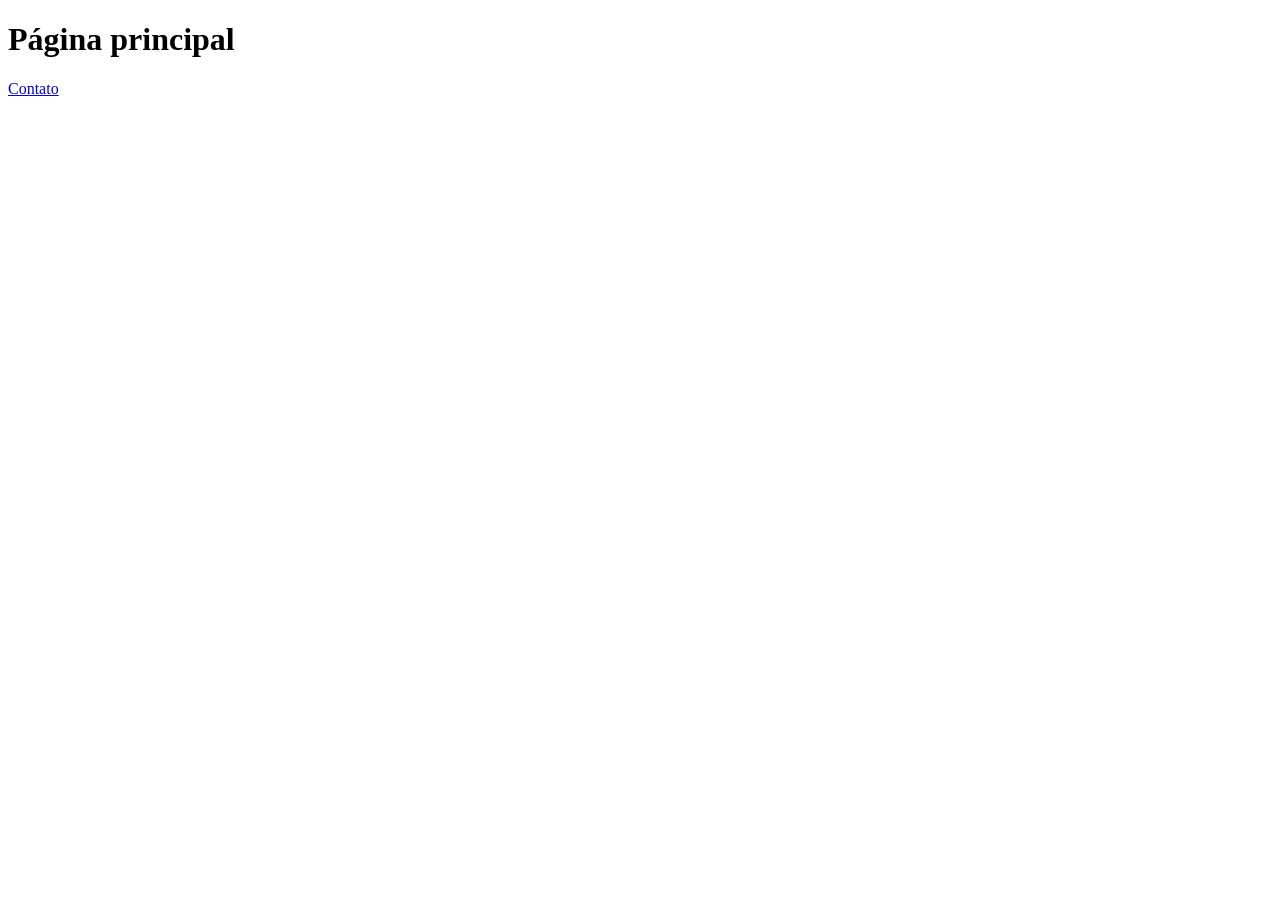
==== index.html @ f0e4ff20 "feat: link criado" ====
<!DOCTYPE html>
<html lang="en">
<head>
    <meta charset="UTF-8">
    <meta name="viewport" content="width=device-width, initial-scale=1.0">

    <link rel="stylesheet" href="src/styles/index.css">

    <title>Home</title>
</head>
<body>
    <h1>Página principal</h1>

    <a href="src/pages/contato.html">Contato</a>

    <script src="src/scripts/index.js"></script>
</body>
</html>
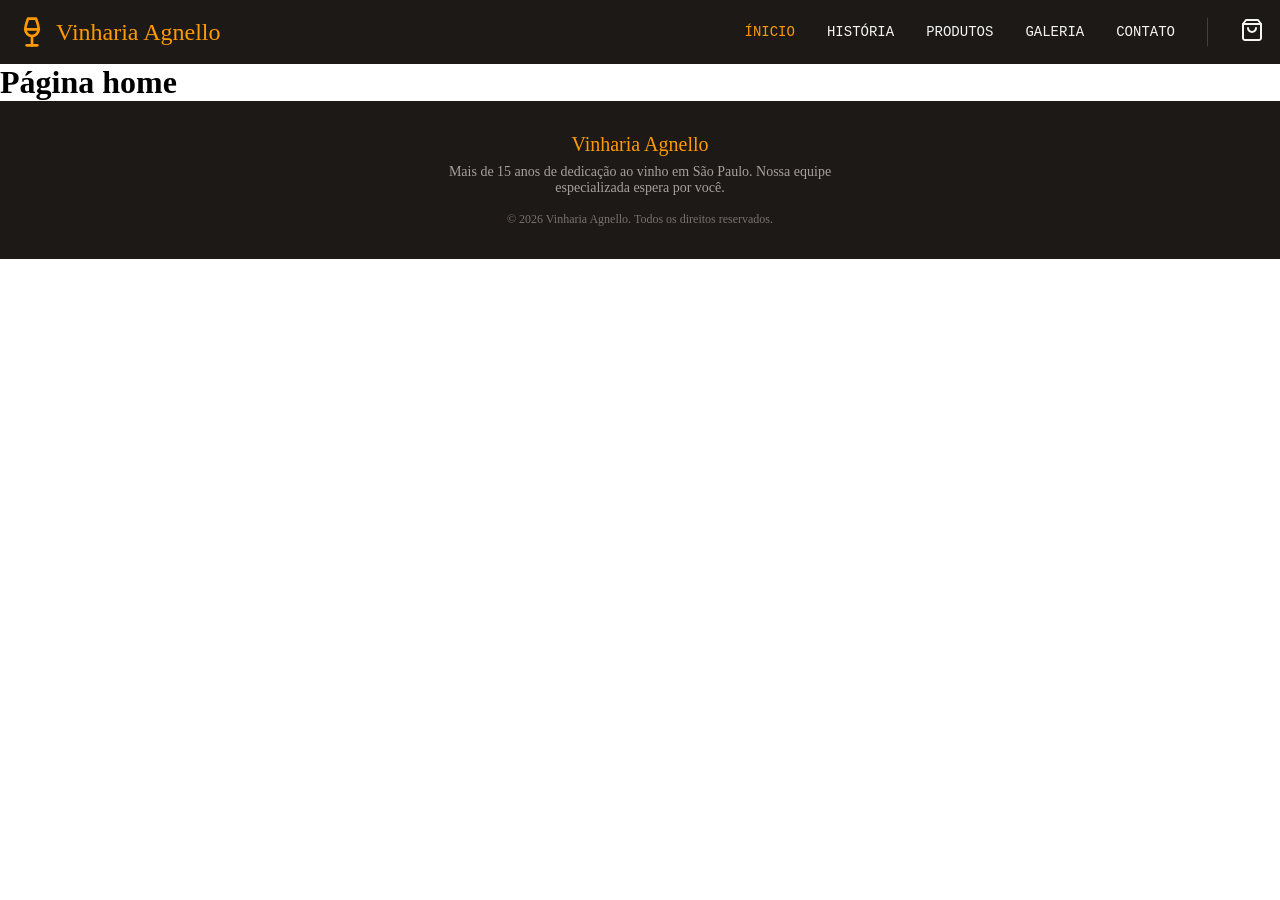
==== commit c461276d: "feat: add navigation and footer structure to multiple pages, include logo and cart icon" ====
--- a/index.html
+++ b/index.html
@@ -1,18 +1,60 @@
 <!DOCTYPE html>
 <html lang="en">
+
 <head>
     <meta charset="UTF-8">
     <meta name="viewport" content="width=device-width, initial-scale=1.0">
 
+    <!-- link para o arquivo CSS principal padrão -->
     <link rel="stylesheet" href="src/styles/index.css">
 
+    <!-- nome da página na aba do navegador -->
     <title>Home</title>
 </head>
+
 <body>
-    <h1>Página principal</h1>
+    <!-- Navegação (Cabeçalho) -->
+    <header>
+        <nav class="navbar-container">
+            <!-- Logo com nome da empresa e link para a página inicial -->
+            <div class="logo-container">
+                <a href="index.html">
+                    <img class="logo-img" src="src/assets/icons/logo.svg" alt="Logo da empresa">
+                    <span class="logo-name">Vinharia Agnello</span>
+                </a>
+            </div>
 
-    <a href="src/pages/contato.html">Contato</a>
+            <!-- Links de navegação para as páginas principais do site -->
+            <ul class="nav-links-container">
+                <li class="nav-link active"><a href="index.html">Ínicio</a></li>
+                <li class="nav-link"><a href="src/pages/sobre-nos.html">História</a></li>
+                <li class="nav-link"><a href="src/pages/produtos.html">Produtos</a></li>
+                <li class="nav-link"><a href="src/pages/galeria.html">Galeria</a></li>
+                <li class="nav-link"><a href="src/pages/contato.html">Contato</a></li>
+            </ul>
 
+            <!-- Link para o carrinho de compras -->
+            <div class="carrinho-compra-container">
+                <a href="src/pages/carrinho-compra.html">
+                    <img class="carrinho-img" src="src/assets/icons/bag.svg" alt="Carrinho de compras">
+                </a>
+            </div>
+        </nav>
+    </header>
+
+    <!-- Conteúdo principal da página -->
+    <h1>Página home</h1>
+
+    <!-- Rodapé (Footer) -->
+    <footer class="footer-container">
+        <h5 class="footer-logo-name">Vinharia Agnello</h5>
+        <p class="footer-description">Mais de 15 anos de dedicação ao vinho em São Paulo. Nossa equipe especializada espera por você.</p>
+        <span class="footer-copy">&copy; 2026 Vinharia Agnello. Todos os direitos reservados.</span>
+    </footer>
+
+
+    <!-- link para o arquivo JavaScript -->
     <script src="src/scripts/index.js"></script>
 </body>
+
 </html>
--- a/src/styles/index.css
+++ b/src/styles/index.css
@@ -0,0 +1,107 @@
+* {
+    margin: 0;
+    padding: 0;
+}
+
+:root {
+    --gray-900: #1C1917;
+    --gray-700: #44403B;
+    --gray-600: #79716B;
+    --gray-500: #A6A09B;
+    --gray-100: #F5F5F4;
+
+    --orange-400: #FE9A00;
+}
+
+.navbar-container {
+    display: flex;
+    align-items: center;
+    padding: 1rem;
+
+    background-color: var(--gray-900);
+    color: var(--gray-100);
+
+    & .logo-container {
+        flex: 1;
+
+        & a {
+            display: flex;
+            align-items: center;
+            gap: .5rem;
+
+            text-decoration: none;
+
+            & .logo-img {
+                width: 2rem;
+            }
+
+            & .logo-name {
+                font-size: 1.5rem;
+                color: var(--orange-400);
+            }
+        }
+    }
+
+    & .nav-links-container {
+        display: flex;
+        list-style: none;
+        gap: 2rem;
+        margin-right: 2rem;
+
+        font-family: 'Courier New', Courier, monospace;
+
+        & .nav-link {
+
+            &.active {
+                color: var(--orange-400);
+            }
+
+            & a {
+                text-decoration: none;
+                color: inherit;
+                font-size: .875rem;
+                text-transform: uppercase;
+
+                transition: color .3s ease;
+
+                &:hover {
+                    color: var(--orange-400);
+                }
+            }
+        }
+    }
+
+    & .carrinho-compra-container {
+        padding-left: 2rem;
+        border-left: 1px solid var(--gray-700);
+    }
+}
+
+.footer-container{
+    display: flex;
+    flex-direction: column;
+    align-items: center;
+    gap: .5rem;
+    padding: 2rem;
+
+    background-color: var(--gray-900);
+
+    & .footer-logo-name {
+        font-size: 1.25rem;
+        font-weight: 500;
+        color: var(--orange-400);
+    }
+
+    & .footer-description {
+        font-size: .875rem;
+        text-align: center;
+        max-width: 440px;
+        color: var(--gray-500);
+    }
+
+    & .footer-copy {
+        margin-top: .5rem;
+        font-size: .75rem;
+        color: var(--gray-600);
+    }
+}
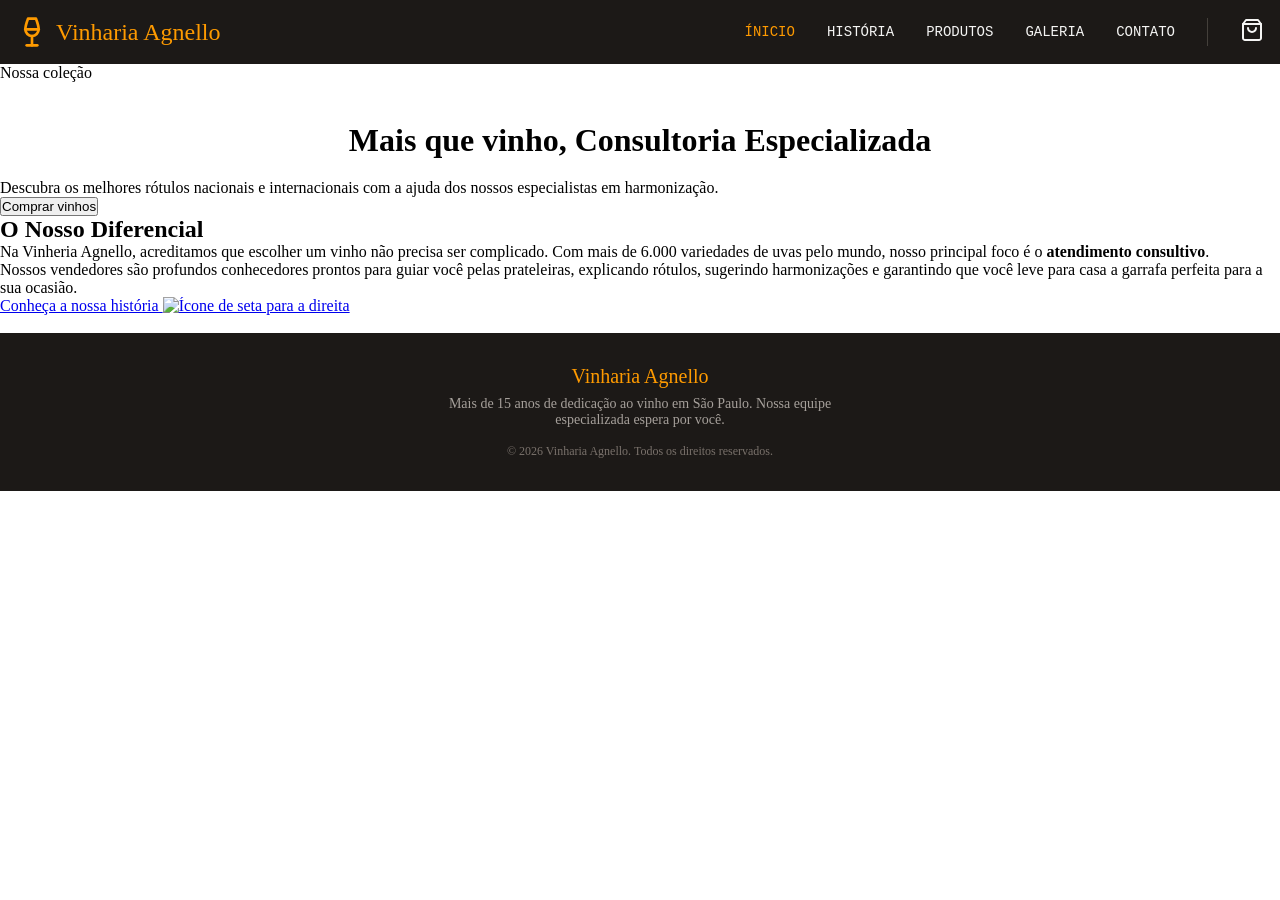
==== commit 4158ce01: "feat: enhance home page with new banner, consultative service highlight, and history section" ====
--- a/index.html
+++ b/index.html
@@ -7,6 +7,8 @@
 
     <!-- link para o arquivo CSS principal padrão -->
     <link rel="stylesheet" href="src/styles/index.css">
+    <!-- link para o arquivo CSS específico da página Home -->
+    <link rel="stylesheet" href="./src/styles/home.css">
 
     <!-- nome da página na aba do navegador -->
     <title>Home</title>
@@ -42,16 +44,53 @@
         </nav>
     </header>
 
-    <!-- Conteúdo principal da página -->
-    <h1>Página home</h1>
+    <!-- Banner principal -->
+    <div class="banner-container">
+        <span class="banner-badge">Nossa coleção</span>
+        <h1 class="banner-title">
+            Mais que vinho,
+            <span class="banner-title-highlight">Consultoria Especializada</span>
+        </h1>
+        <p class="banner-description">
+            Descubra os melhores rótulos nacionais e internacionais com a ajuda dos nossos especialistas em
+            harmonização.
+        </p>
+        <a href="./src/pages/produtos.html">
+            <button class="banner-button">
+                Comprar vinhos
+            </button>
+        </a>
+    </div>
+
+    <main class="main-container">
+        <section class="history-call-section">
+            <div class="history-call-body">
+                <h2 class="history-call-title">O Nosso Diferencial</h2>
+                <div class="history-call-description">
+                    <p>Na Vinheria Agnello, acreditamos que escolher um vinho não precisa ser complicado. Com mais de
+                        6.000 variedades de uvas pelo mundo, nosso principal foco é o <strong>atendimento
+                            consultivo</strong>.</p>
+                    <p>Nossos vendedores são profundos conhecedores prontos para guiar você pelas prateleiras,
+                        explicando rótulos, sugerindo harmonizações e garantindo que você leve para casa a garrafa
+                        perfeita para a sua ocasião.</p>
+                </div>
+
+                <a href="./src/pages/sobre-nos.html" class="history-call-link">Conheça a nossa história
+                    <img src="./src/assets/icons/arrow-right.svg" alt="Ícone de seta para a direita">
+                </a>
+            </div>
+
+            <img src="./src/assets/images/servindo-vinho.png" alt="" class="history-call-image">
+        </section>
+    </main>
 
     <!-- Rodapé (Footer) -->
     <footer class="footer-container">
         <h5 class="footer-logo-name">Vinharia Agnello</h5>
-        <p class="footer-description">Mais de 15 anos de dedicação ao vinho em São Paulo. Nossa equipe especializada espera por você.</p>
+        <p class="footer-description">Mais de 15 anos de dedicação ao vinho em São Paulo. Nossa equipe especializada
+            espera por você.</p>
         <span class="footer-copy">&copy; 2026 Vinharia Agnello. Todos os direitos reservados.</span>
     </footer>
-
 
     <!-- link para o arquivo JavaScript -->
     <script src="src/scripts/index.js"></script>
--- a/src/styles/index.css
+++ b/src/styles/index.css
@@ -104,4 +104,38 @@
         font-size: .75rem;
         color: var(--gray-600);
     }
+}
+
+.container {
+    display: flex;
+    align-items: center;
+    gap: 40px;
+    justify-content: center;
+    padding: 40px;
+    max-width: 1000px;
+    margin: 0 auto;
+
+}
+
+.texto p {
+    width: 80%;
+    text-indent: 60px;
+    text-align: justify;
+    line-height: 1.6;
+
+}
+
+.imagem {
+    width: 50%;
+    height: 400px;
+    border-radius: 10px;
+    object-fit: cover;
+    object-position: left;
+
+}
+
+h1 {
+    text-align: center;
+    margin-top: 40px;
+    margin-bottom: 20px;
 }
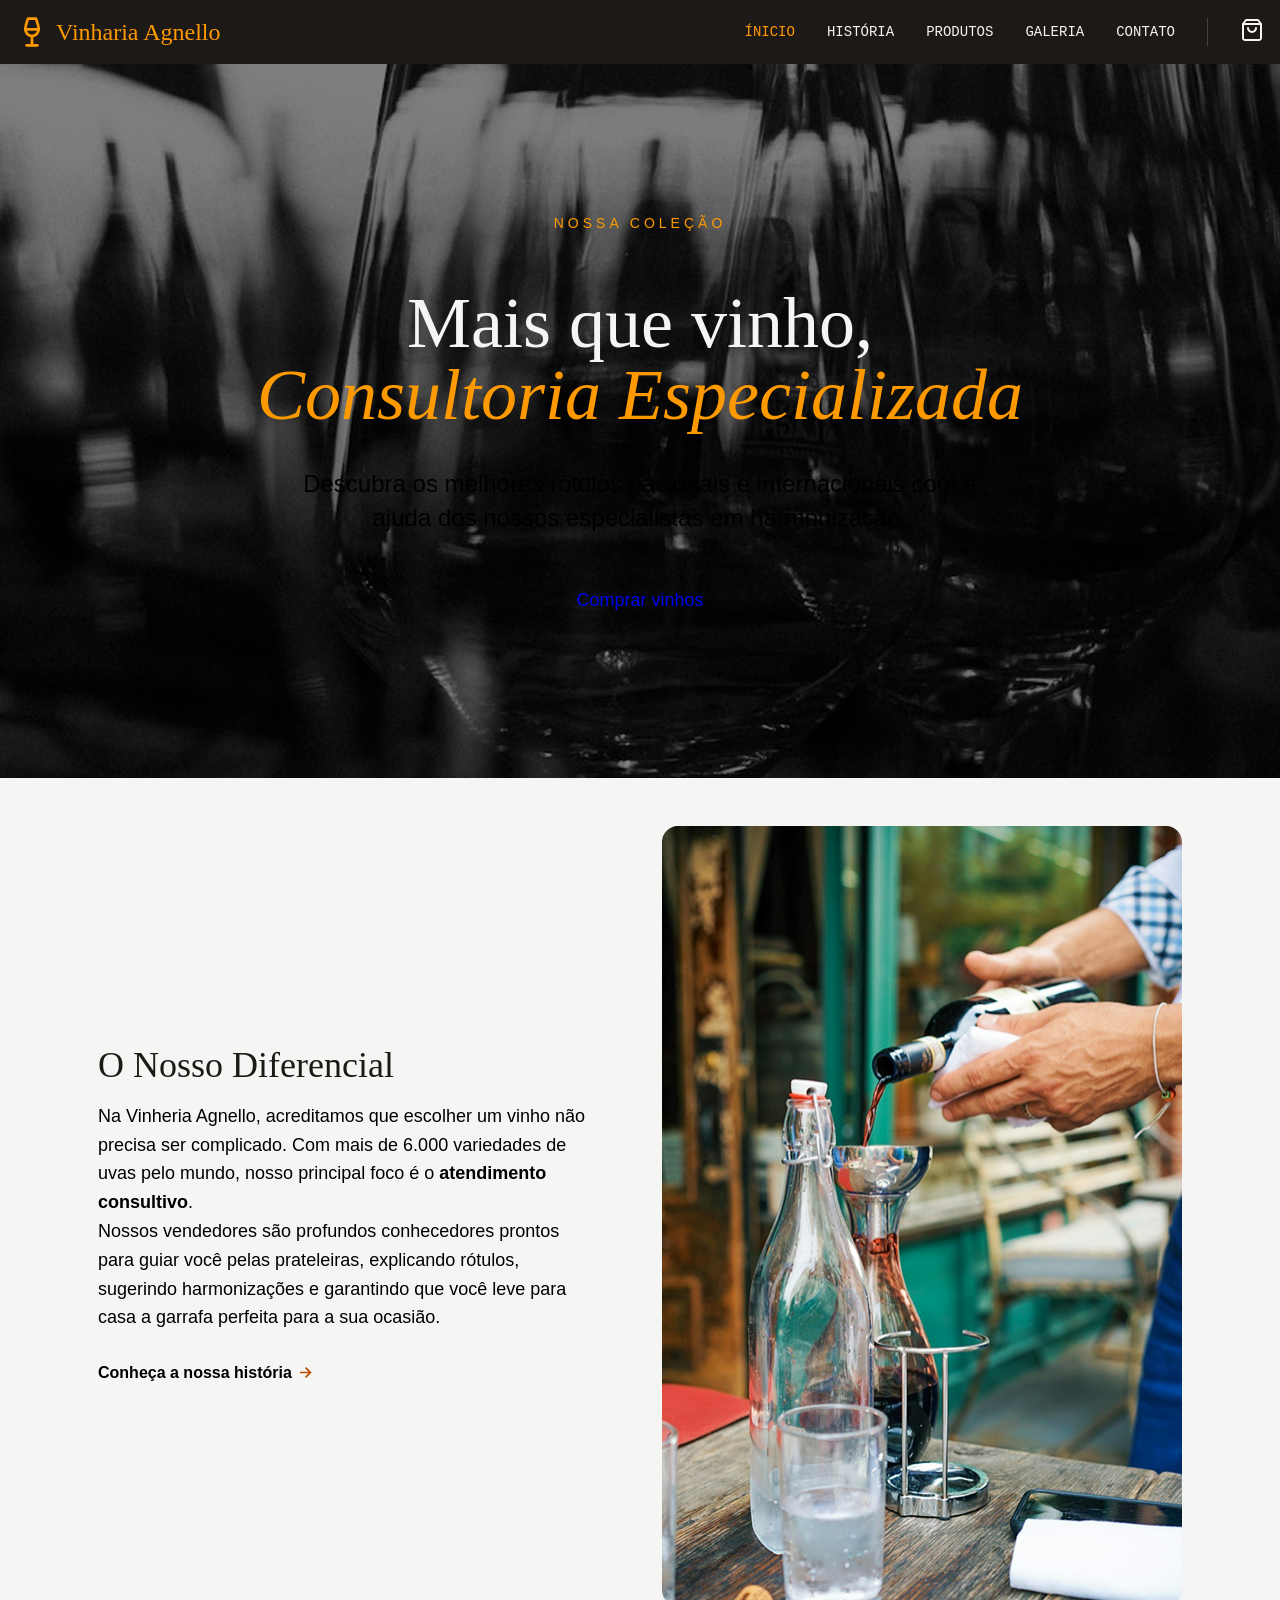
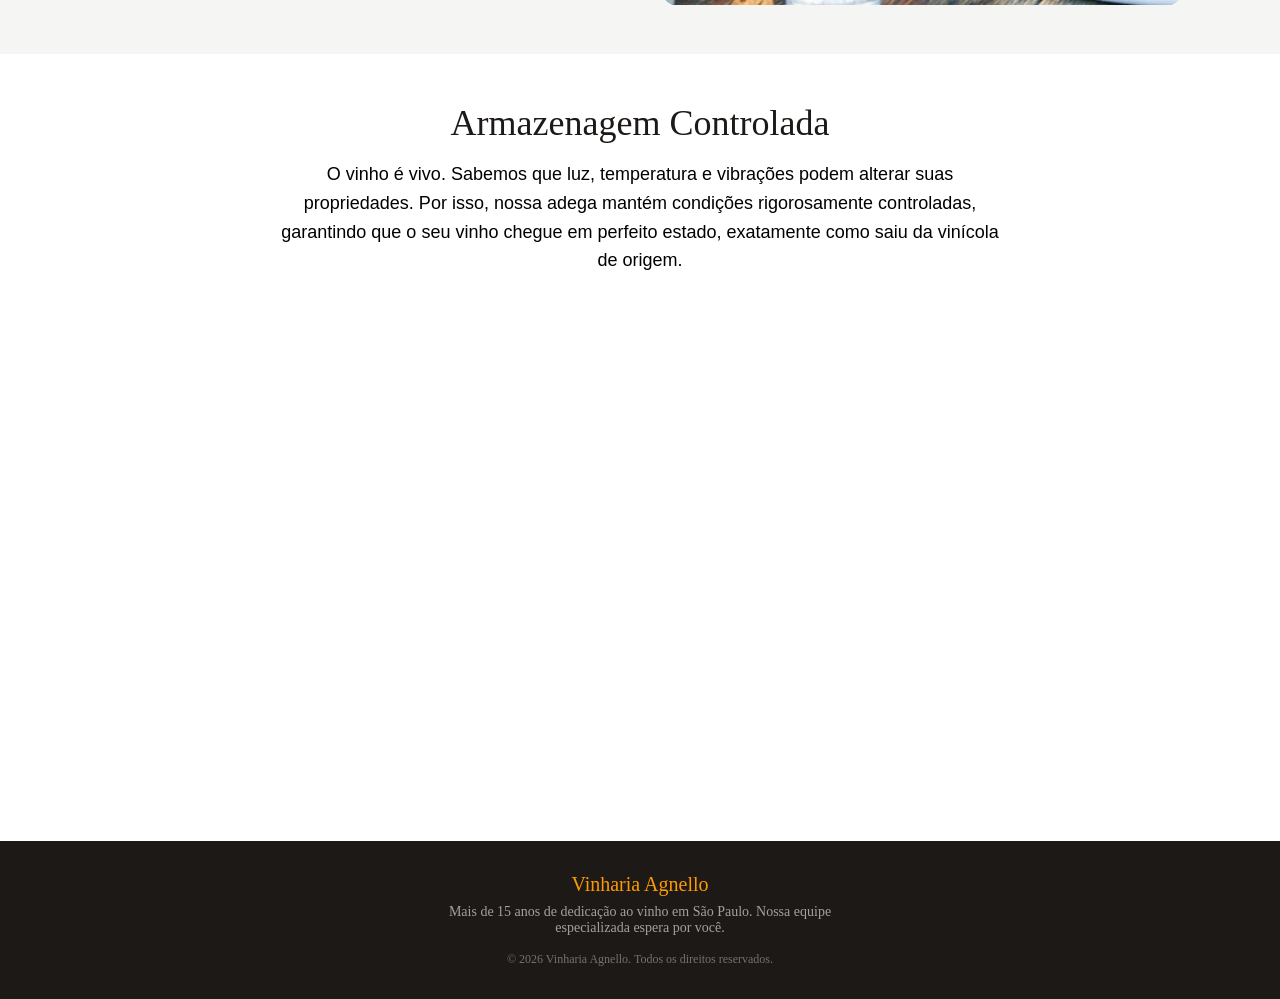
==== commit 6282d1d0: "feat: add video section with controlled storage information and styling enhancements" ====
--- a/index.html
+++ b/index.html
@@ -82,6 +82,14 @@
 
             <img src="./src/assets/images/servindo-vinho.png" alt="" class="history-call-image">
         </section>
+
+        <section class="video-section">
+            <h2 class="video-title">Armazenagem Controlada</h2>
+            <p class="video-description">
+                O vinho é vivo. Sabemos que luz, temperatura e vibrações podem alterar suas propriedades. Por isso, nossa adega mantém condições rigorosamente controladas, garantindo que o seu vinho chegue em perfeito estado, exatamente como saiu da vinícola de origem.
+            </p>
+            <iframe class="video-iframe" src="https://www.youtube.com/embed/UQBGRuhMM8E?si=o1J_zFpwCVtgqg0l" title="YouTube video player" frameborder="0" allow="accelerometer; autoplay; clipboard-write; encrypted-media; gyroscope; picture-in-picture; web-share" referrerpolicy="strict-origin-when-cross-origin" allowfullscreen></iframe>
+        </section>
     </main>
 
     <!-- Rodapé (Footer) -->
--- a/src/styles/home.css
+++ b/src/styles/home.css
@@ -0,0 +1,199 @@
+.banner-container {
+    position: relative;
+    display: flex;
+    flex-direction: column;
+    justify-content: center;
+    align-items: center;
+    gap: 1rem;
+
+    background-image: url('../assets/images/banner-home.png');
+    background-size: cover;
+    background-position: center;
+
+    height: 44.625rem;
+    width: 100%;
+
+    &::after {
+        content: '';
+        position: absolute;
+        top: 0;
+        left: 0;
+        width: 100%;
+        height: 100%;
+        background-color: rgba(0, 0, 0, 0.5);
+        /* Cor de sobreposição (preto com opacidade) */
+        z-index: 1;
+        /* Garante que a sobreposição fique atrás do conteúdo */
+    }
+
+    & .banner-badge {
+        text-transform: uppercase;
+        font-size: .875rem;
+        font-family: sans-serif;
+        color: var(--orange-400);
+
+        letter-spacing: 4px;
+        z-index: 2;
+    }
+
+    & .banner-title {
+        display: flex;
+        flex-direction: column;
+        align-items: center;
+
+        font-size: 4.5rem;
+        font-weight: 500;
+        color: var(--gray-100);
+
+        line-height: 100%;
+        z-index: 2;
+        /* Garante que o título fique acima da sobreposição */
+
+        & .banner-title-highlight {
+            color: var(--orange-400);
+            font-style: italic;
+        }
+    }
+
+    & .banner-description {
+        max-width: 46.125rem;
+        text-align: center;
+        z-index: 2;
+
+        font-size: 1.5rem;
+        font-weight: 200;
+        font-family: sans-serif;
+        color: var(--gray-300);
+
+        line-height: 140%;
+    }
+
+    & a {
+        z-index: 2;
+
+        & .banner-button {
+            margin-top: 1.5rem;
+            padding: 1rem 2rem;
+
+            border-radius: 4rem;
+            border: 1px solid var(--orange-600);
+            background-color: var(--orange-600);
+
+            color: var(--white);
+            font-size: 1.125rem;
+        }
+    }
+}
+
+.main-container {
+    display: flex;
+    flex-direction: column;
+
+    & .history-call-section {
+        display: flex;
+        align-items: center;
+        justify-content: center;
+        gap: 4rem;
+
+        padding: 3rem;
+        background-color: var(--gray-100);
+
+        & .history-call-body {
+            display: flex;
+            flex-direction: column;
+            gap: 1rem;
+
+            & .history-call-title {
+                font-size: 2.25rem;
+                font-weight: 500;
+                color: var(--gray-900);
+            }
+
+            & .history-call-description {
+                font-family: sans-serif;
+                font-size: 1.125rem;
+                font-weight: 300;
+                color: var(--gray-800);
+
+                max-width: 31.25rem;
+
+                line-height: 160%;
+
+                & strong {
+                    font-weight: 600;
+                }
+            }
+
+            & .history-call-link {
+                width: fit-content;
+
+                margin-top: 1rem;
+                display: flex;
+                align-items: center;
+                gap: .5rem;
+
+                padding-bottom: .375rem;
+                border-bottom: 1px solid var(--orange-800);
+
+                text-decoration: none;
+                font-size: 1rem;
+                font-weight: 600;
+                font-family: sans-serif;
+                color: var(--orange-800);
+
+                transition: all .2s ease;
+
+                &:hover {
+                    color: var(--orange-600);
+                    border-color: var(--orange-600);
+                    gap: .75rem;
+                }
+            }
+        }
+
+        & .history-call-image{
+            width: 32.5rem;
+            height: 48.75rem;
+
+            object-fit: cover;
+            border-radius: 1rem;
+
+            box-shadow: 15px 15px var(--orange-300);
+        }
+    }
+
+    & .video-section{
+        display: flex;
+        flex-direction: column;
+        align-items: center;
+        text-align: center;
+        gap: 1rem;
+
+        padding: 3rem;
+
+        & .video-title {
+            font-size: 2.25rem;
+            font-weight: 500;
+            color: var(--gray-900);
+        }
+
+        & .video-description{
+            font-family: sans-serif;
+            font-size: 1.125rem;
+            font-weight: 300;
+            color: var(--gray-800);
+
+            max-width: 46.25rem;
+
+            line-height: 160%;
+        }
+
+        & .video-iframe{
+            width: 55.675rem;
+            height: 31.375rem;
+
+            object-fit: cover;
+            border-radius: 1rem;
+        }
+    }
+}
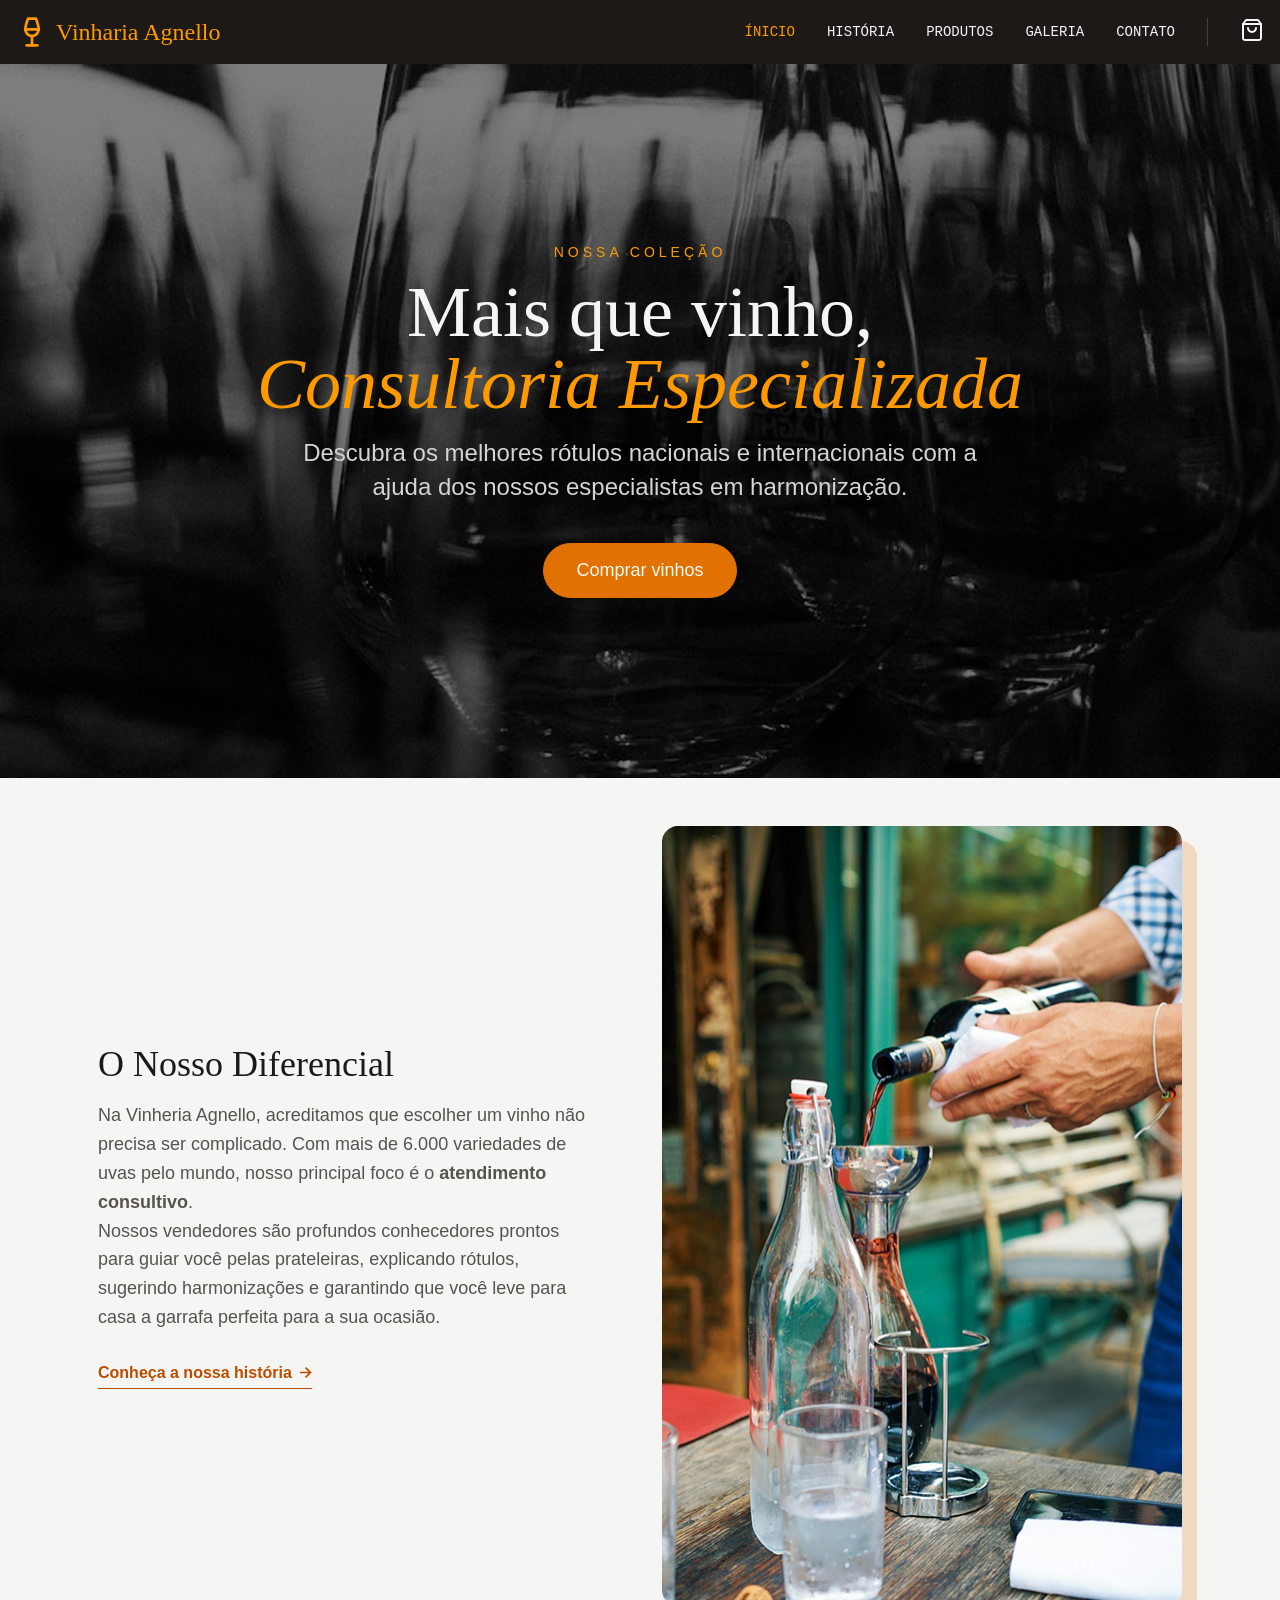
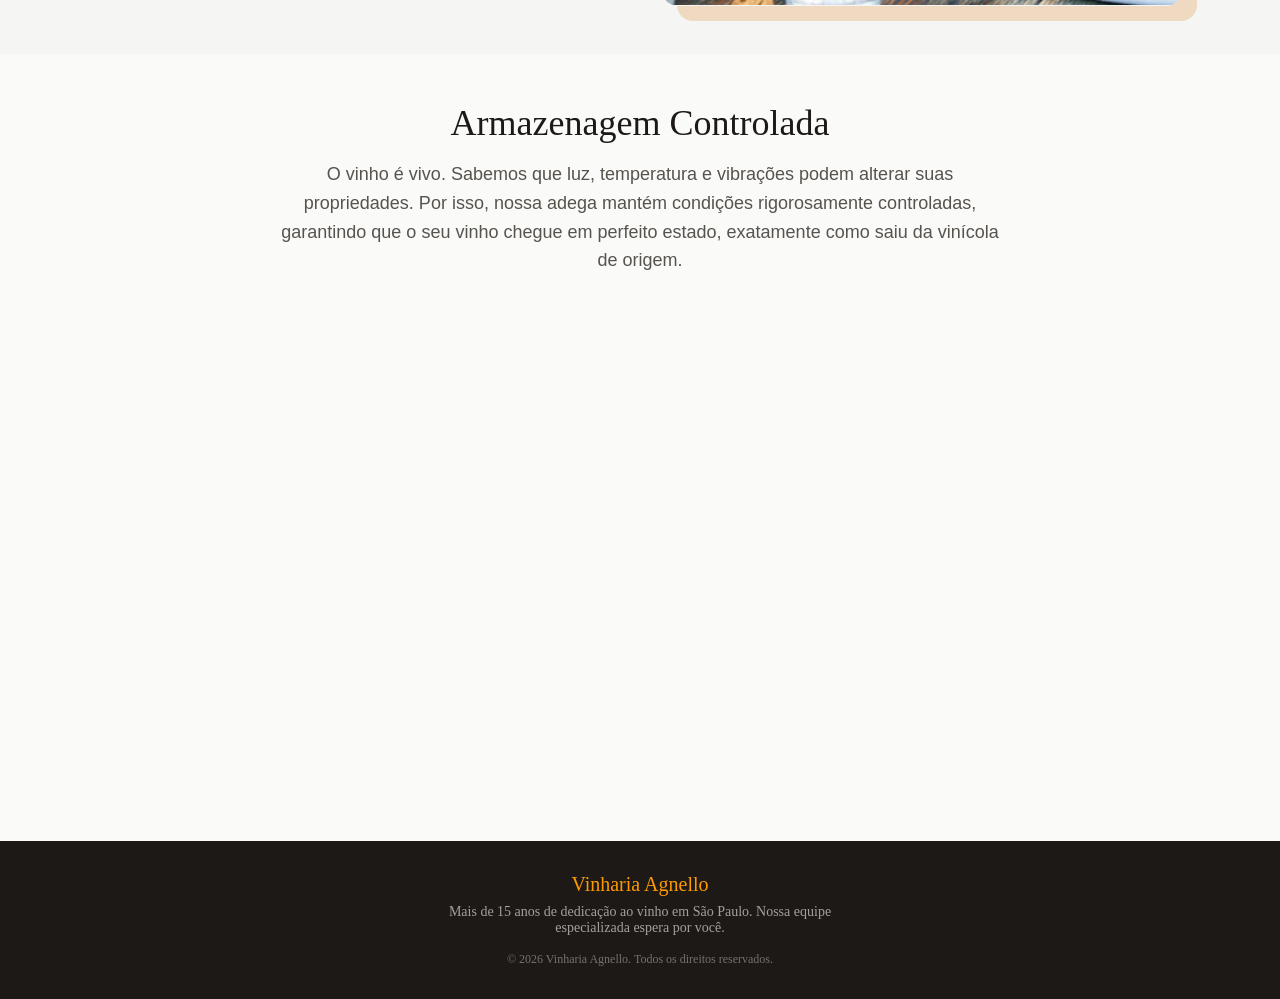
==== commit 8bc9f016: "feat: add functionality to add new wine with user prompts and style the button" ====
--- a/index.html
+++ b/index.html
@@ -86,9 +86,14 @@
         <section class="video-section">
             <h2 class="video-title">Armazenagem Controlada</h2>
             <p class="video-description">
-                O vinho é vivo. Sabemos que luz, temperatura e vibrações podem alterar suas propriedades. Por isso, nossa adega mantém condições rigorosamente controladas, garantindo que o seu vinho chegue em perfeito estado, exatamente como saiu da vinícola de origem.
+                O vinho é vivo. Sabemos que luz, temperatura e vibrações podem alterar suas propriedades. Por isso,
+                nossa adega mantém condições rigorosamente controladas, garantindo que o seu vinho chegue em perfeito
+                estado, exatamente como saiu da vinícola de origem.
             </p>
-            <iframe class="video-iframe" src="https://www.youtube.com/embed/UQBGRuhMM8E?si=o1J_zFpwCVtgqg0l" title="YouTube video player" frameborder="0" allow="accelerometer; autoplay; clipboard-write; encrypted-media; gyroscope; picture-in-picture; web-share" referrerpolicy="strict-origin-when-cross-origin" allowfullscreen></iframe>
+            <iframe class="video-iframe" src="https://www.youtube.com/embed/UQBGRuhMM8E?si=o1J_zFpwCVtgqg0l"
+                title="YouTube video player" frameborder="0"
+                allow="accelerometer; autoplay; clipboard-write; encrypted-media; gyroscope; picture-in-picture; web-share"
+                referrerpolicy="strict-origin-when-cross-origin" allowfullscreen></iframe>
         </section>
     </main>
 
@@ -100,8 +105,6 @@
         <span class="footer-copy">&copy; 2026 Vinharia Agnello. Todos os direitos reservados.</span>
     </footer>
 
-    <!-- link para o arquivo JavaScript -->
-    <script src="src/scripts/index.js"></script>
 </body>
 
 </html>
--- a/src/styles/index.css
+++ b/src/styles/index.css
@@ -1,16 +1,13 @@
+@import './colors.css';
+
 * {
     margin: 0;
     padding: 0;
+    box-sizing: border-box;
 }
 
-:root {
-    --gray-900: #1C1917;
-    --gray-700: #44403B;
-    --gray-600: #79716B;
-    --gray-500: #A6A09B;
-    --gray-100: #F5F5F4;
-
-    --orange-400: #FE9A00;
+body{
+    background-color: var(--gray-50);
 }
 
 .navbar-container {
@@ -106,36 +103,3 @@
     }
 }
 
-.container {
-    display: flex;
-    align-items: center;
-    gap: 40px;
-    justify-content: center;
-    padding: 40px;
-    max-width: 1000px;
-    margin: 0 auto;
-
-}
-
-.texto p {
-    width: 80%;
-    text-indent: 60px;
-    text-align: justify;
-    line-height: 1.6;
-
-}
-
-.imagem {
-    width: 50%;
-    height: 400px;
-    border-radius: 10px;
-    object-fit: cover;
-    object-position: left;
-
-}
-
-h1 {
-    text-align: center;
-    margin-top: 40px;
-    margin-bottom: 20px;
-}
